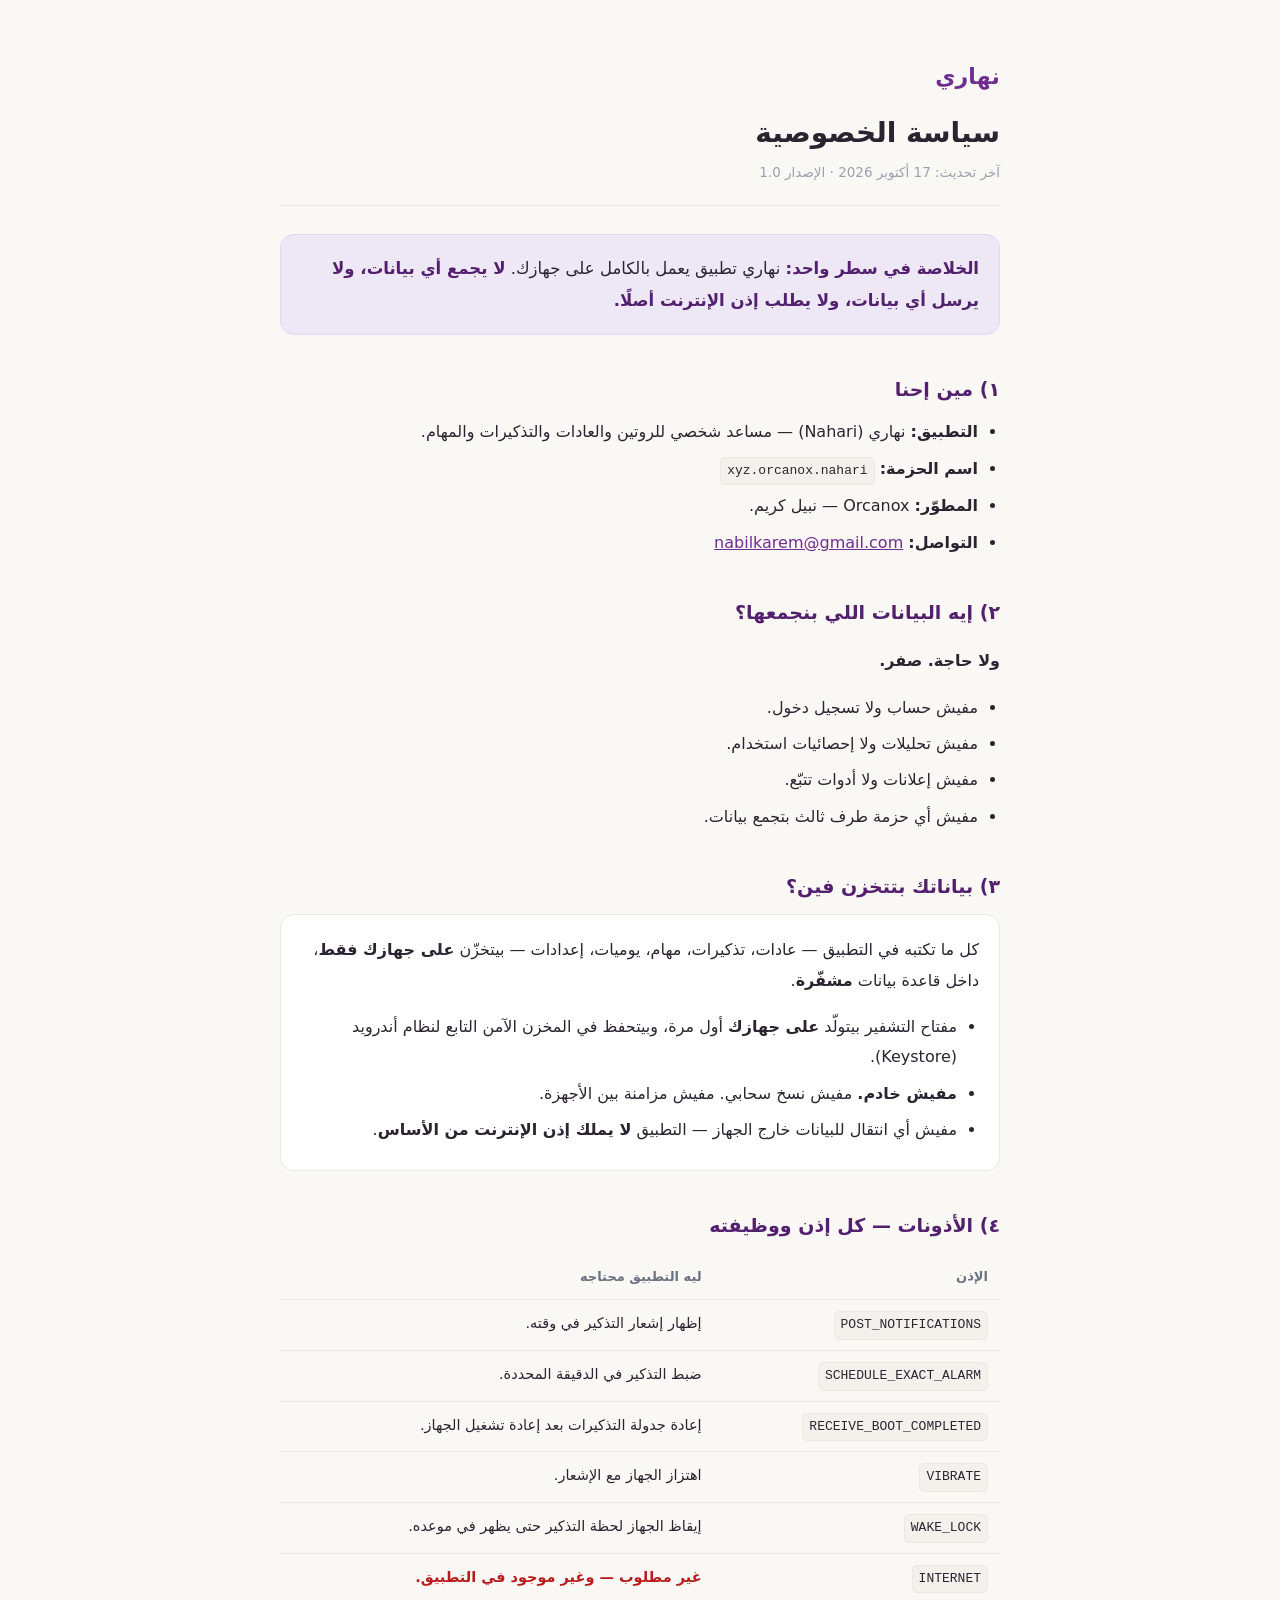
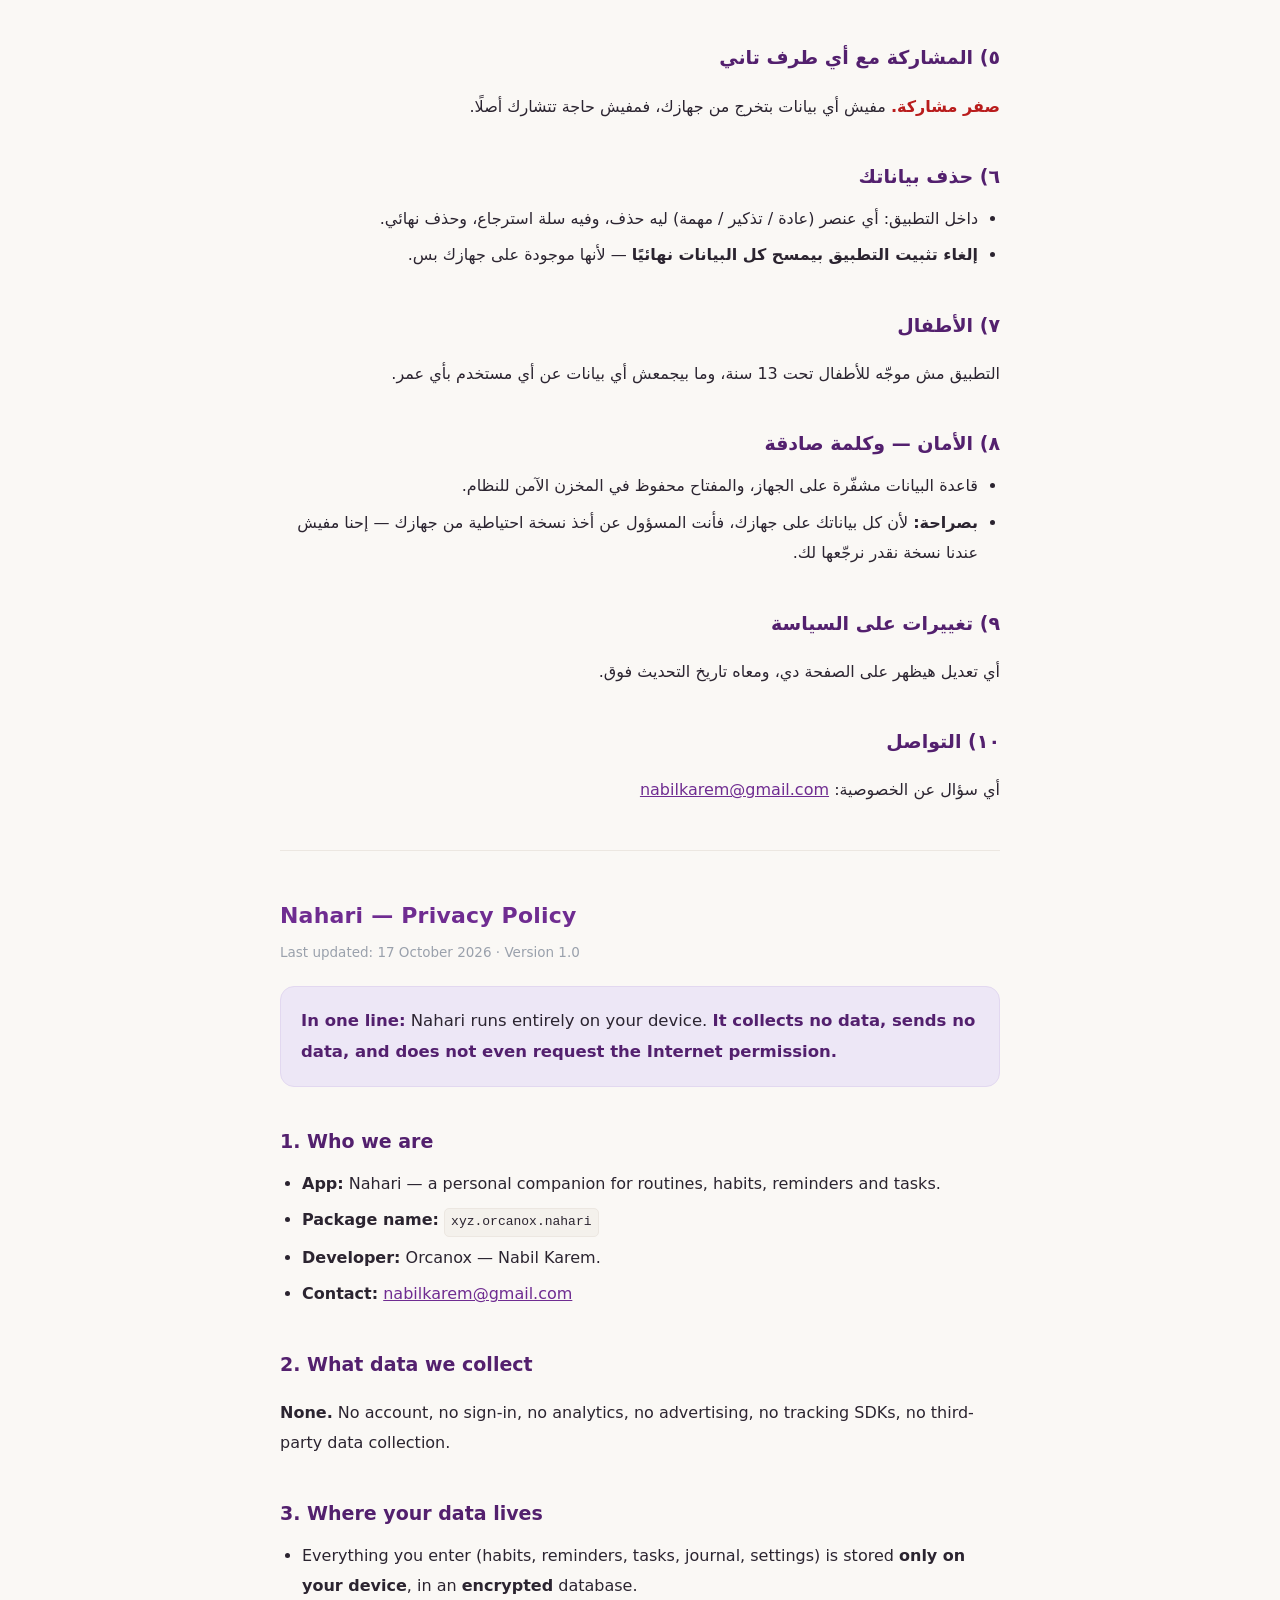
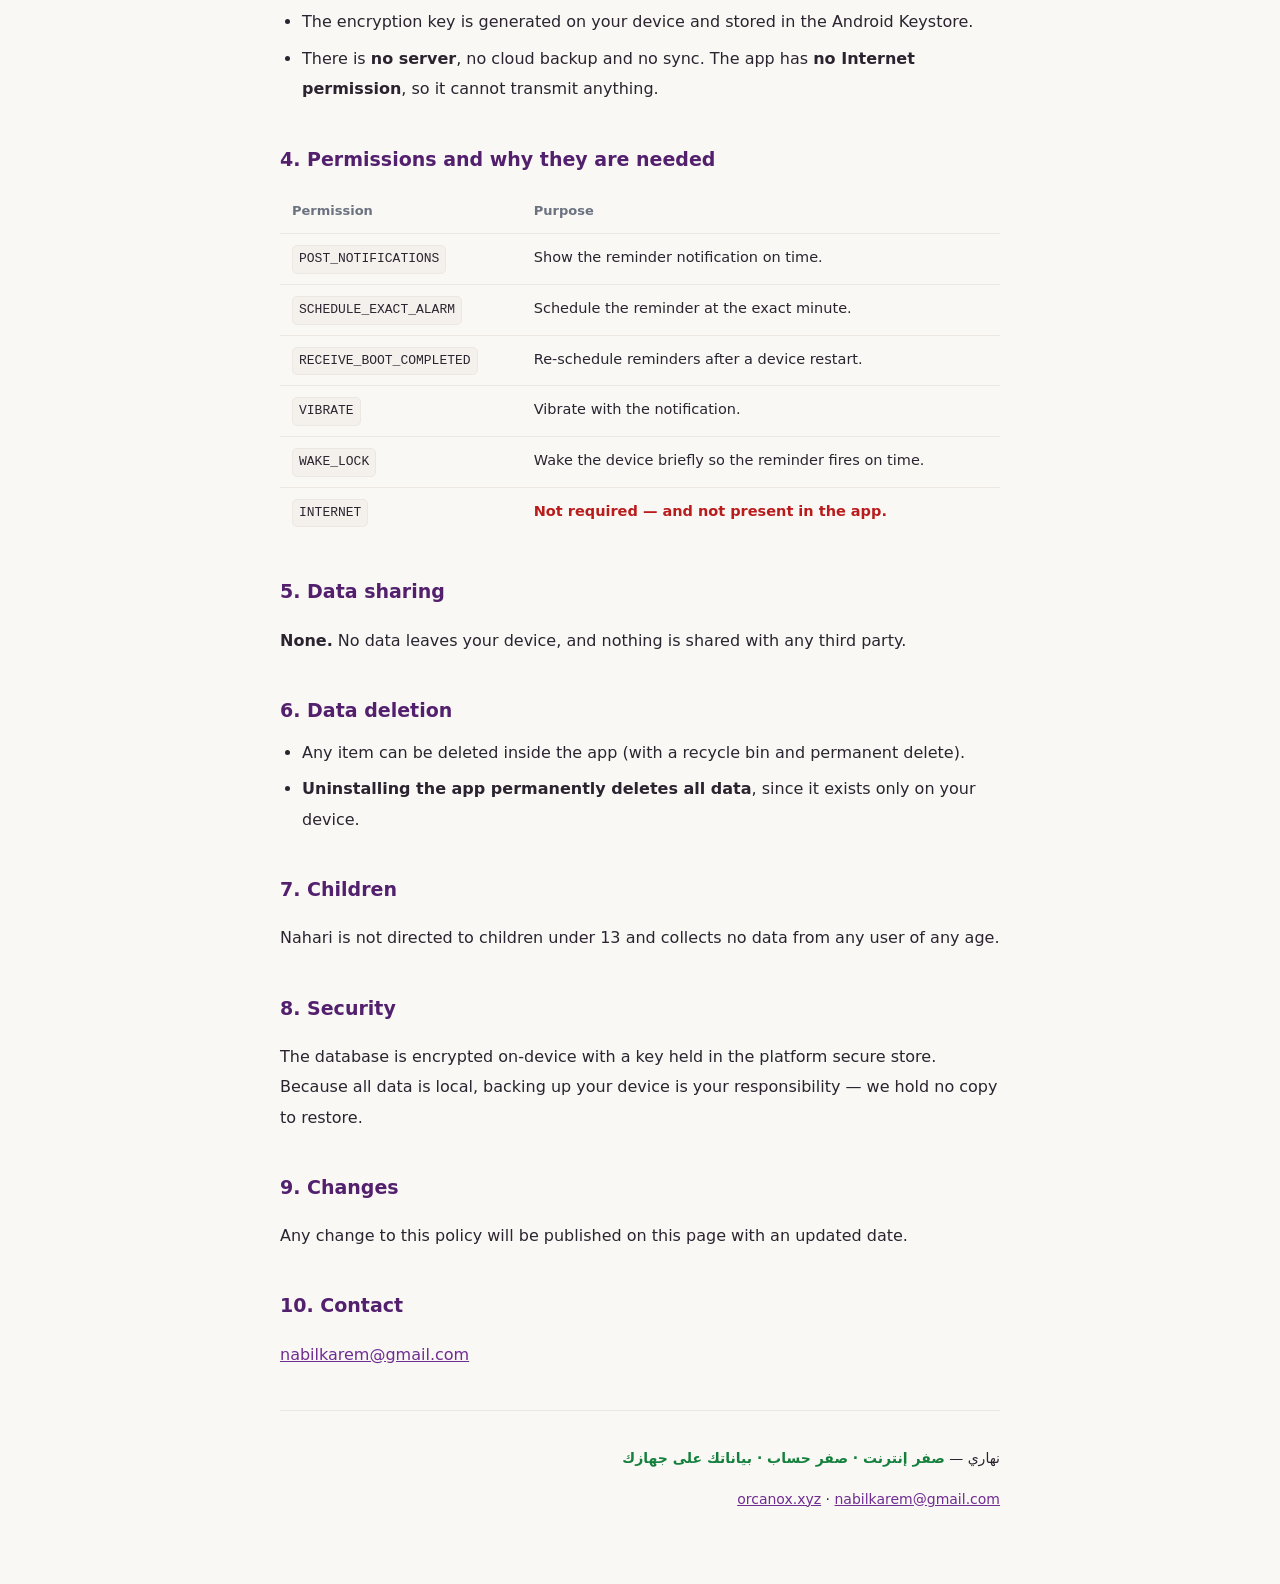
==== html/nahari/privacy/index.html @ a7c2110a "feat(nahari): صفحة سياسة الخصوصية — https://orcanox.xyz/nahari/privacy" ====
<!doctype html>
<html lang="ar" dir="rtl">
<head>
<meta charset="utf-8">
<meta name="viewport" content="width=device-width,initial-scale=1">
<title>سياسة الخصوصية — نهاري</title>
<meta name="description" content="سياسة خصوصية تطبيق نهاري: لا يجمع أي بيانات، ولا يرسلها، ويعمل بالكامل على جهازك.">
<link rel="icon" href="/favicon.svg" type="image/svg+xml">
<style>
  :root{
    --canvas:#FAF8F5; --surface:#FFFFFF; --border:#ECE7E1;
    --primary:#6F2C91; --primaryDeep:#53206E; --primarySoft:#EDE7F6;
    --text:#2B2430; --muted:#6B7280; --tertiary:#9AA1AC; --green:#15803D;
  }
  *{box-sizing:border-box}
  body{
    margin:0; background:var(--canvas); color:var(--text);
    font-family:"IBM Plex Sans Arabic","Segoe UI",system-ui,-apple-system,"Noto Naskh Arabic",sans-serif;
    line-height:1.9; font-size:16px; -webkit-font-smoothing:antialiased;
  }
  .wrap{max-width:760px; margin:0 auto; padding:32px 20px 72px}
  header{padding:24px 0 20px; border-bottom:1px solid var(--border); margin-bottom:28px}
  .brand{font-size:22px; font-weight:700; color:var(--primary); letter-spacing:.2px}
  h1{font-size:28px; line-height:1.5; margin:14px 0 6px; font-weight:700}
  .meta{color:var(--tertiary); font-size:13.5px}
  h2{font-size:19px; margin:36px 0 10px; font-weight:700; color:var(--primaryDeep)}
  h3{font-size:16px; margin:22px 0 6px; font-weight:700}
  p,li{color:var(--text)}
  ul{padding-inline-start:22px; margin:8px 0}
  li{margin:6px 0}
  .lead{
    background:var(--primarySoft); border:1px solid #E2D8F0; border-radius:14px;
    padding:18px 20px; margin:0 0 8px; font-size:16.5px;
  }
  .lead strong{color:var(--primaryDeep)}
  .card{background:var(--surface); border:1px solid var(--border); border-radius:14px; padding:4px 20px 16px}
  table{width:100%; border-collapse:collapse; margin:12px 0; font-size:14.5px}
  th,td{text-align:start; padding:10px 12px; border-bottom:1px solid var(--border); vertical-align:top}
  th{color:var(--muted); font-weight:700; font-size:13px}
  tr:last-child td{border-bottom:0}
  code{
    font-family:ui-monospace,SFMono-Regular,Menlo,monospace; font-size:13px;
    background:#F4F1EC; border:1px solid var(--border); border-radius:5px; padding:1px 6px; direction:ltr; display:inline-block;
  }
  .ok{color:var(--green); font-weight:700}
  .no{color:#B91C1C; font-weight:700}
  hr{border:0; border-top:1px solid var(--border); margin:44px 0}
  footer{margin-top:40px; padding-top:20px; border-top:1px solid var(--border); color:var(--muted); font-size:14px}
  footer a{color:var(--primary)}
  a{color:var(--primary)}
  .en{direction:ltr; text-align:left}
  .en h2,.en h3{text-align:left}
  @media (max-width:480px){ .wrap{padding:24px 16px 56px} h1{font-size:24px} body{font-size:15.5px} }
</style>
</head>
<body>
<div class="wrap">

  <header>
    <div class="brand">نهاري</div>
    <h1>سياسة الخصوصية</h1>
    <div class="meta">آخر تحديث: 17 أكتوبر 2026 · الإصدار 1.0</div>
  </header>

  <div class="lead">
    <strong>الخلاصة في سطر واحد:</strong>
    نهاري تطبيق يعمل بالكامل على جهازك. <strong>لا يجمع أي بيانات، ولا يرسل أي بيانات، ولا يطلب إذن الإنترنت أصلًا.</strong>
  </div>

  <h2>١) مين إحنا</h2>
  <ul>
    <li><strong>التطبيق:</strong> نهاري (Nahari) — مساعد شخصي للروتين والعادات والتذكيرات والمهام.</li>
    <li><strong>اسم الحزمة:</strong> <code>xyz.orcanox.nahari</code></li>
    <li><strong>المطوّر:</strong> Orcanox — نبيل كريم.</li>
    <li><strong>التواصل:</strong> <a href="mailto:nabilkarem@gmail.com">nabilkarem@gmail.com</a></li>
  </ul>

  <h2>٢) إيه البيانات اللي بنجمعها؟</h2>
  <p><strong>ولا حاجة. صفر.</strong></p>
  <ul>
    <li>مفيش حساب ولا تسجيل دخول.</li>
    <li>مفيش تحليلات ولا إحصائيات استخدام.</li>
    <li>مفيش إعلانات ولا أدوات تتبّع.</li>
    <li>مفيش أي حزمة طرف ثالث بتجمع بيانات.</li>
  </ul>

  <h2>٣) بياناتك بتتخزن فين؟</h2>
  <div class="card">
    <p>كل ما تكتبه في التطبيق — عادات، تذكيرات، مهام، يوميات، إعدادات — بيتخزّن <strong>على جهازك فقط</strong>، داخل قاعدة بيانات <strong>مشفّرة</strong>.</p>
    <ul>
      <li>مفتاح التشفير بيتولّد <strong>على جهازك</strong> أول مرة، وبيتحفظ في المخزن الآمن التابع لنظام أندرويد (Keystore).</li>
      <li><strong>مفيش خادم.</strong> مفيش نسخ سحابي. مفيش مزامنة بين الأجهزة.</li>
      <li>مفيش أي انتقال للبيانات خارج الجهاز — التطبيق <strong>لا يملك إذن الإنترنت من الأساس</strong>.</li>
    </ul>
  </div>

  <h2>٤) الأذونات — كل إذن ووظيفته</h2>
  <table>
    <thead><tr><th>الإذن</th><th>ليه التطبيق محتاجه</th></tr></thead>
    <tbody>
      <tr><td><code>POST_NOTIFICATIONS</code></td><td>إظهار إشعار التذكير في وقته.</td></tr>
      <tr><td><code>SCHEDULE_EXACT_ALARM</code></td><td>ضبط التذكير في الدقيقة المحددة.</td></tr>
      <tr><td><code>RECEIVE_BOOT_COMPLETED</code></td><td>إعادة جدولة التذكيرات بعد إعادة تشغيل الجهاز.</td></tr>
      <tr><td><code>VIBRATE</code></td><td>اهتزاز الجهاز مع الإشعار.</td></tr>
      <tr><td><code>WAKE_LOCK</code></td><td>إيقاظ الجهاز لحظة التذكير حتى يظهر في موعده.</td></tr>
      <tr><td><code>INTERNET</code></td><td class="no">غير مطلوب — وغير موجود في التطبيق.</td></tr>
    </tbody>
  </table>

  <h2>٥) المشاركة مع أي طرف تاني</h2>
  <p><strong class="no">صفر مشاركة.</strong> مفيش أي بيانات بتخرج من جهازك، فمفيش حاجة تتشارك أصلًا.</p>

  <h2>٦) حذف بياناتك</h2>
  <ul>
    <li>داخل التطبيق: أي عنصر (عادة / تذكير / مهمة) ليه حذف، وفيه سلة استرجاع، وحذف نهائي.</li>
    <li><strong>إلغاء تثبيت التطبيق بيمسح كل البيانات نهائيًا</strong> — لأنها موجودة على جهازك بس.</li>
  </ul>

  <h2>٧) الأطفال</h2>
  <p>التطبيق مش موجّه للأطفال تحت 13 سنة، وما بيجمعش أي بيانات عن أي مستخدم بأي عمر.</p>

  <h2>٨) الأمان — وكلمة صادقة</h2>
  <ul>
    <li>قاعدة البيانات مشفّرة على الجهاز، والمفتاح محفوظ في المخزن الآمن للنظام.</li>
    <li><strong>بصراحة:</strong> لأن كل بياناتك على جهازك، فأنت المسؤول عن أخذ نسخة احتياطية من جهازك — إحنا مفيش عندنا نسخة نقدر نرجّعها لك.</li>
  </ul>

  <h2>٩) تغييرات على السياسة</h2>
  <p>أي تعديل هيظهر على الصفحة دي، ومعاه تاريخ التحديث فوق.</p>

  <h2>١٠) التواصل</h2>
  <p>أي سؤال عن الخصوصية: <a href="mailto:nabilkarem@gmail.com">nabilkarem@gmail.com</a></p>

  <hr>

  <div class="en">
    <div class="brand" style="font-family:inherit">Nahari — Privacy Policy</div>
    <div class="meta" style="margin-top:4px">Last updated: 17 October 2026 · Version 1.0</div>

    <div class="lead" style="margin-top:20px">
      <strong>In one line:</strong> Nahari runs entirely on your device.
      <strong>It collects no data, sends no data, and does not even request the Internet permission.</strong>
    </div>

    <h2>1. Who we are</h2>
    <ul>
      <li><strong>App:</strong> Nahari — a personal companion for routines, habits, reminders and tasks.</li>
      <li><strong>Package name:</strong> <code>xyz.orcanox.nahari</code></li>
      <li><strong>Developer:</strong> Orcanox — Nabil Karem.</li>
      <li><strong>Contact:</strong> <a href="mailto:nabilkarem@gmail.com">nabilkarem@gmail.com</a></li>
    </ul>

    <h2>2. What data we collect</h2>
    <p><strong>None.</strong> No account, no sign-in, no analytics, no advertising, no tracking SDKs, no third-party data collection.</p>

    <h2>3. Where your data lives</h2>
    <ul>
      <li>Everything you enter (habits, reminders, tasks, journal, settings) is stored <strong>only on your device</strong>, in an <strong>encrypted</strong> database.</li>
      <li>The encryption key is generated on your device and stored in the Android Keystore.</li>
      <li>There is <strong>no server</strong>, no cloud backup and no sync. The app has <strong>no Internet permission</strong>, so it cannot transmit anything.</li>
    </ul>

    <h2>4. Permissions and why they are needed</h2>
    <table>
      <thead><tr><th>Permission</th><th>Purpose</th></tr></thead>
      <tbody>
        <tr><td><code>POST_NOTIFICATIONS</code></td><td>Show the reminder notification on time.</td></tr>
        <tr><td><code>SCHEDULE_EXACT_ALARM</code></td><td>Schedule the reminder at the exact minute.</td></tr>
        <tr><td><code>RECEIVE_BOOT_COMPLETED</code></td><td>Re-schedule reminders after a device restart.</td></tr>
        <tr><td><code>VIBRATE</code></td><td>Vibrate with the notification.</td></tr>
        <tr><td><code>WAKE_LOCK</code></td><td>Wake the device briefly so the reminder fires on time.</td></tr>
        <tr><td><code>INTERNET</code></td><td class="no">Not required — and not present in the app.</td></tr>
      </tbody>
    </table>

    <h2>5. Data sharing</h2>
    <p><strong>None.</strong> No data leaves your device, and nothing is shared with any third party.</p>

    <h2>6. Data deletion</h2>
    <ul>
      <li>Any item can be deleted inside the app (with a recycle bin and permanent delete).</li>
      <li><strong>Uninstalling the app permanently deletes all data</strong>, since it exists only on your device.</li>
    </ul>

    <h2>7. Children</h2>
    <p>Nahari is not directed to children under 13 and collects no data from any user of any age.</p>

    <h2>8. Security</h2>
    <p>The database is encrypted on-device with a key held in the platform secure store. Because all data is local, backing up your device is your responsibility — we hold no copy to restore.</p>

    <h2>9. Changes</h2>
    <p>Any change to this policy will be published on this page with an updated date.</p>

    <h2>10. Contact</h2>
    <p><a href="mailto:nabilkarem@gmail.com">nabilkarem@gmail.com</a></p>
  </div>

  <footer>
    <p>نهاري — <span class="ok">صفر إنترنت · صفر حساب · بياناتك على جهازك</span></p>
    <p><a href="/">orcanox.xyz</a> · <a href="mailto:nabilkarem@gmail.com">nabilkarem@gmail.com</a></p>
  </footer>

</div>
</body>
</html>
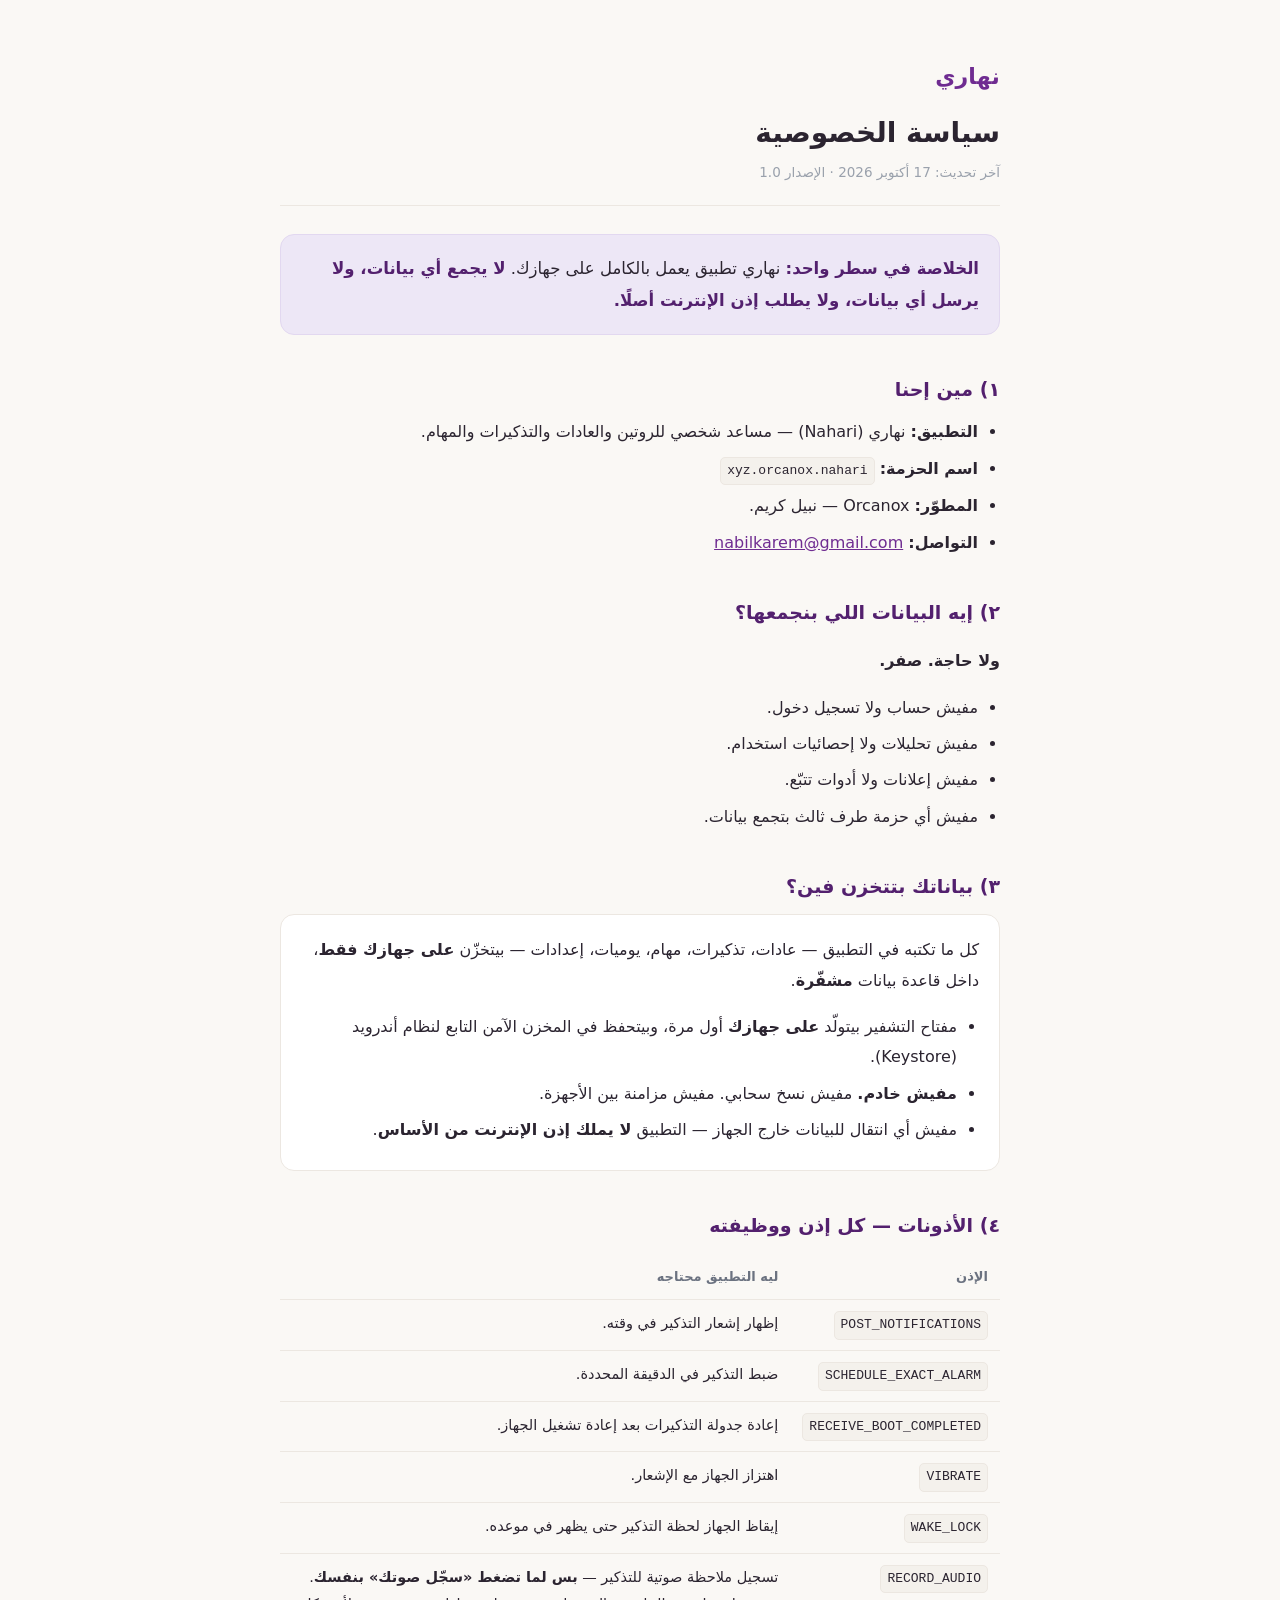
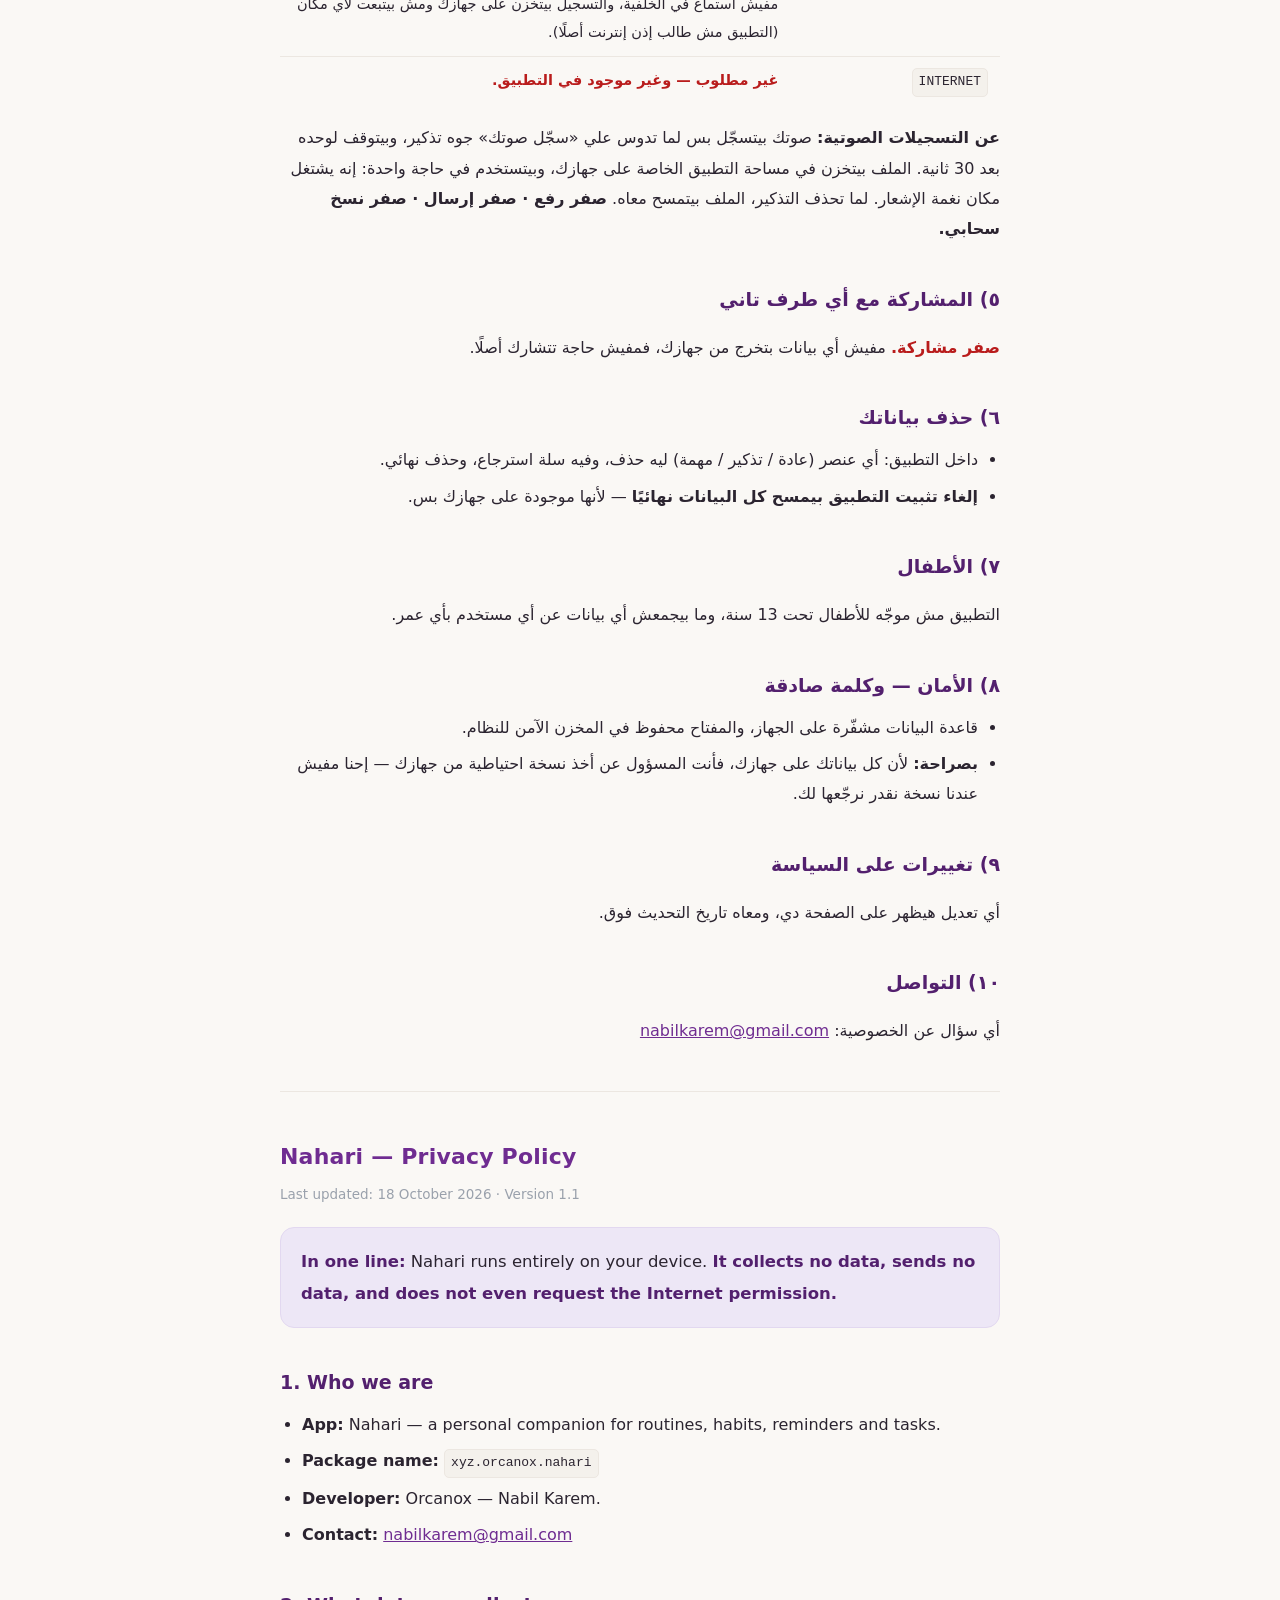
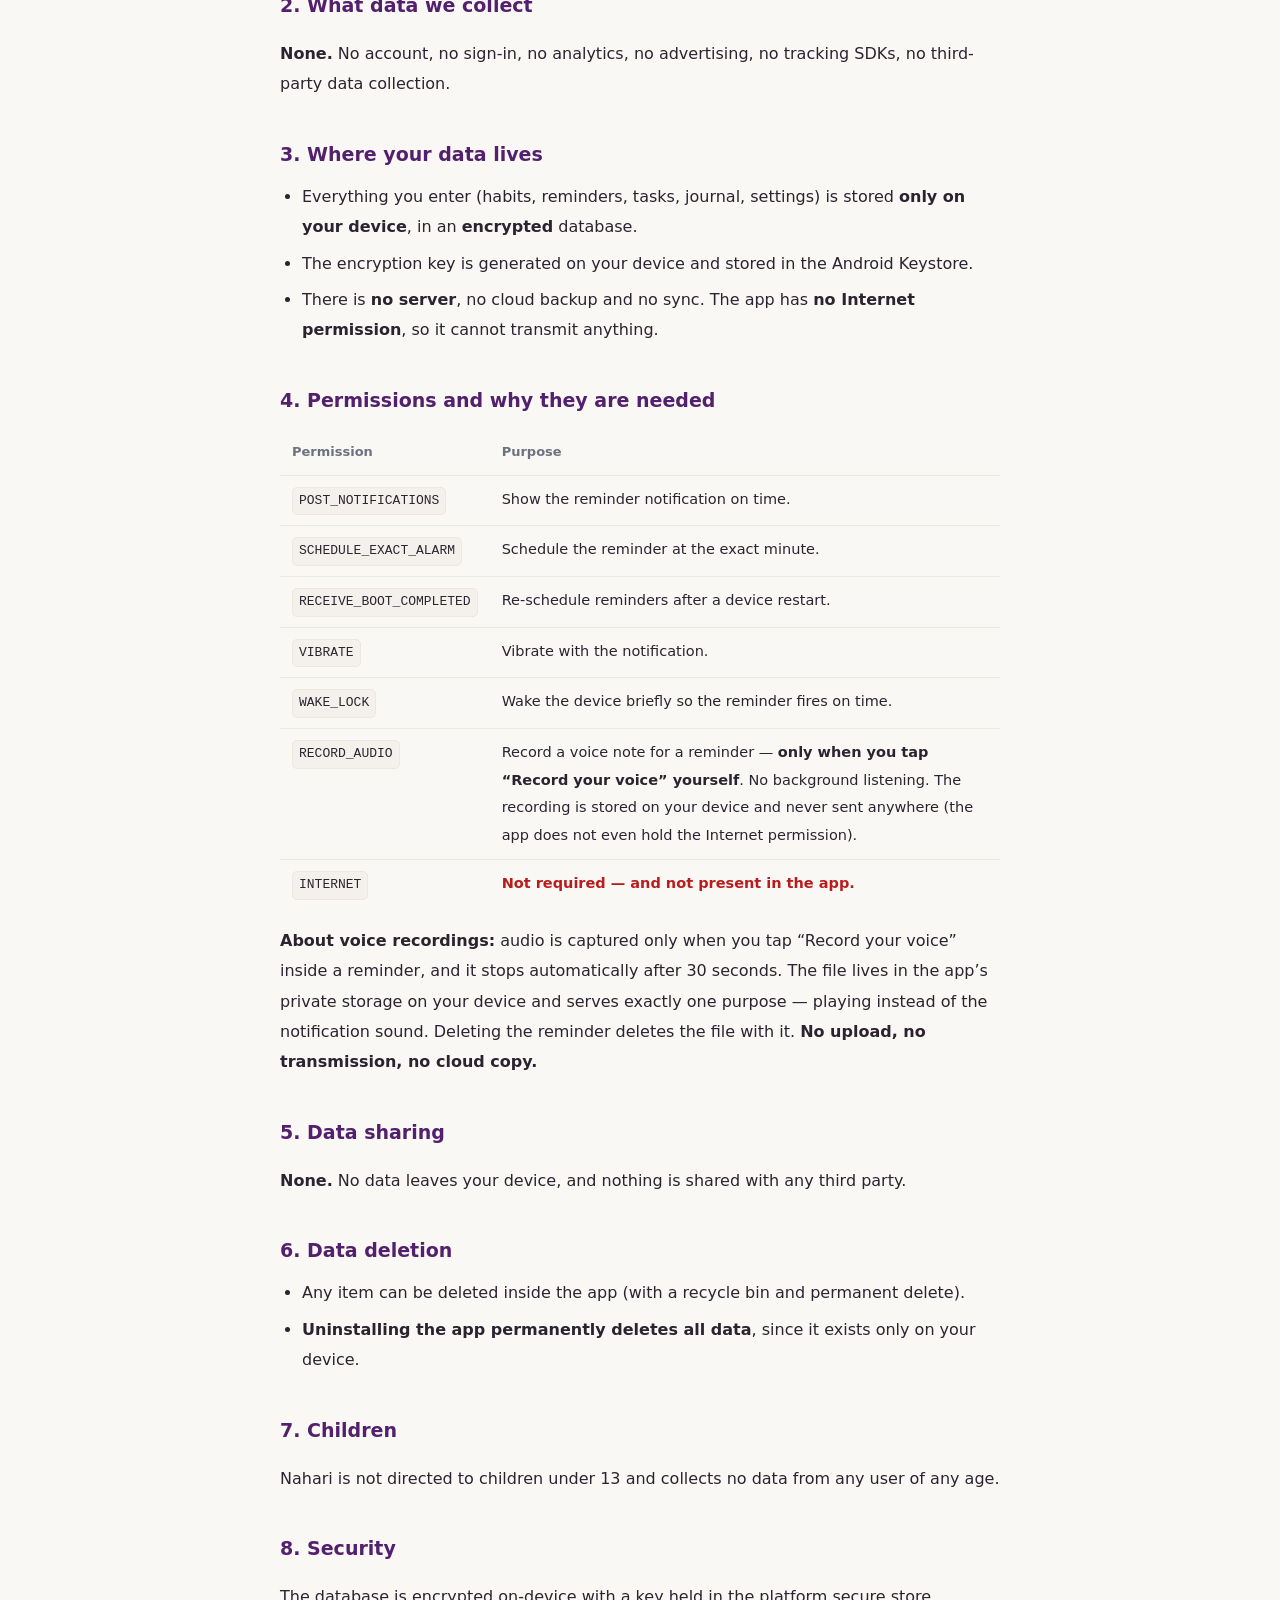
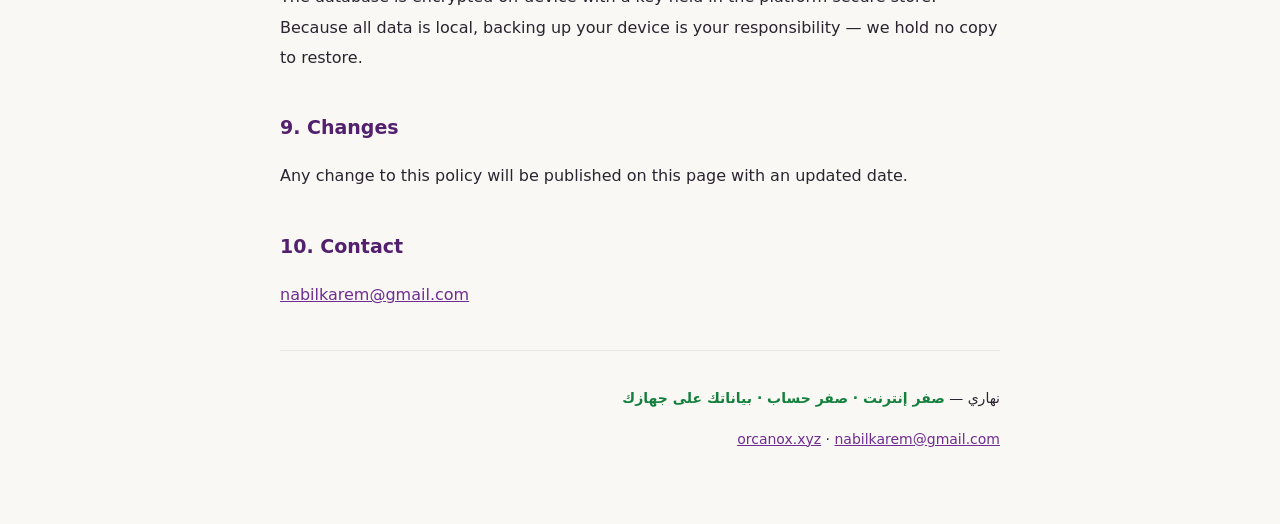
==== commit 9dde7a20: "privacy(nahari): RECORD_AUDIO + قسم التسجيلات الصوتية المحلية · v1.1" ====
--- a/html/nahari/privacy/index.html
+++ b/html/nahari/privacy/index.html
@@ -103,10 +103,13 @@
       <tr><td><code>RECEIVE_BOOT_COMPLETED</code></td><td>إعادة جدولة التذكيرات بعد إعادة تشغيل الجهاز.</td></tr>
       <tr><td><code>VIBRATE</code></td><td>اهتزاز الجهاز مع الإشعار.</td></tr>
       <tr><td><code>WAKE_LOCK</code></td><td>إيقاظ الجهاز لحظة التذكير حتى يظهر في موعده.</td></tr>
+      <tr><td><code>RECORD_AUDIO</code></td><td>تسجيل ملاحظة صوتية للتذكير — <strong>بس لما تضغط «سجّل صوتك» بنفسك</strong>. مفيش استماع في الخلفية، والتسجيل بيتخزن على جهازك ومش بيتبعت لأي مكان (التطبيق مش طالب إذن إنترنت أصلًا).</td></tr>
       <tr><td><code>INTERNET</code></td><td class="no">غير مطلوب — وغير موجود في التطبيق.</td></tr>
     </tbody>
   </table>
 
+  <p><strong>عن التسجيلات الصوتية:</strong> صوتك بيتسجّل بس لما تدوس علي «سجّل صوتك» جوه تذكير، وبيتوقف لوحده بعد 30 ثانية. الملف بيتخزن في مساحة التطبيق الخاصة على جهازك، وبيتستخدم في حاجة واحدة: إنه يشتغل مكان نغمة الإشعار. لما تحذف التذكير، الملف بيتمسح معاه. <strong>صفر رفع · صفر إرسال · صفر نسخ سحابي.</strong></p>
+
   <h2>٥) المشاركة مع أي طرف تاني</h2>
   <p><strong class="no">صفر مشاركة.</strong> مفيش أي بيانات بتخرج من جهازك، فمفيش حاجة تتشارك أصلًا.</p>
 
@@ -135,7 +138,7 @@
 
   <div class="en">
     <div class="brand" style="font-family:inherit">Nahari — Privacy Policy</div>
-    <div class="meta" style="margin-top:4px">Last updated: 17 October 2026 · Version 1.0</div>
+    <div class="meta" style="margin-top:4px">Last updated: 18 October 2026 · Version 1.1</div>
 
     <div class="lead" style="margin-top:20px">
       <strong>In one line:</strong> Nahari runs entirely on your device.
@@ -169,9 +172,12 @@
         <tr><td><code>RECEIVE_BOOT_COMPLETED</code></td><td>Re-schedule reminders after a device restart.</td></tr>
         <tr><td><code>VIBRATE</code></td><td>Vibrate with the notification.</td></tr>
         <tr><td><code>WAKE_LOCK</code></td><td>Wake the device briefly so the reminder fires on time.</td></tr>
+        <tr><td><code>RECORD_AUDIO</code></td><td>Record a voice note for a reminder — <strong>only when you tap “Record your voice” yourself</strong>. No background listening. The recording is stored on your device and never sent anywhere (the app does not even hold the Internet permission).</td></tr>
         <tr><td><code>INTERNET</code></td><td class="no">Not required — and not present in the app.</td></tr>
       </tbody>
     </table>
+
+    <p><strong>About voice recordings:</strong> audio is captured only when you tap “Record your voice” inside a reminder, and it stops automatically after 30 seconds. The file lives in the app’s private storage on your device and serves exactly one purpose — playing instead of the notification sound. Deleting the reminder deletes the file with it. <strong>No upload, no transmission, no cloud copy.</strong></p>
 
     <h2>5. Data sharing</h2>
     <p><strong>None.</strong> No data leaves your device, and nothing is shared with any third party.</p>
